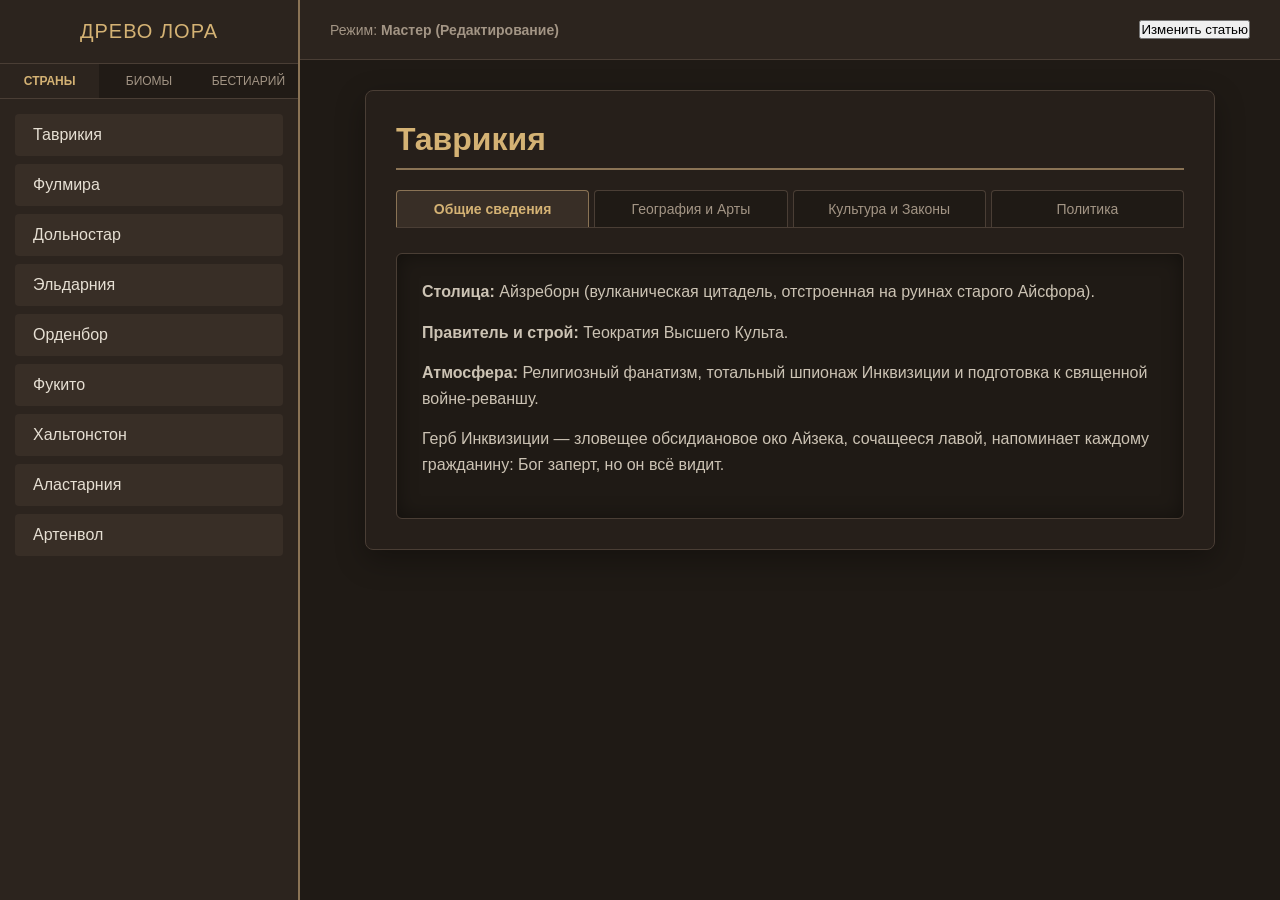
==== index.html @ f203cd4e "Add files via upload" ====
<!DOCTYPE html>
<html lang="ru">
<head>
    <meta charset="UTF-8">
    <meta name="viewport" content="width=device-width, initial-scale=1.0">
    <title>Древо лора</title>
    <link rel="stylesheet" href="style.css">
</head>
<body>

    <!-- БОКОВАЯ ПАНЕЛЬ -->
    <aside class="sidebar">
        <div class="studio-title">Древо лора</div>
        
        <div class="nav-tabs">
            <button class="tab-btn active">Страны</button>
            <button class="tab-btn">Биомы</button>
            <button class="tab-btn">Бестиарий</button>
        </div>

        <div class="list-container">
            <a href="index.html" class="list-item-link active">Таврикия</a>
            <a href="fulmira.html" class="list-item-link">Фулмира</a>
            <a href="dolnostar.html" class="list-item-link">Дольностар</a>
            <a href="eldarnia.html" class="list-item-link">Эльдарния</a>
            <a href="#" class="list-item-link">Орденбор</a>
            <a href="fukito.html" class="list-item-link">Фукито</a>
            <a href="#" class="list-item-link">Хальтонстон</a>
            <a href="#" class="list-item-link">Аластарния</a>
            <a href="#" class="list-item-link">Артенвол</a>
        </div>

    </aside>

    <!-- ГЛАВНАЯ РАБОЧАЯ ОБЛАСТЬ -->
    <main class="main-content">
        <div class="top-bar">
            <div class="mode-indicator">Режим: <strong>Мастер (Редактирование)</strong></div>
            <button class="btn-edit">Изменить статью</button>
        </div>

        <div class="content-body">
            
            <article class="article-view">
                <h1 class="article-title">Таврикия</h1>
                
                <!-- Внутренние вкладки статьи -->
                <div class="article-tabs">
                    <button class="inner-tab-btn active" onclick="openSubTab(event, 'general')">Общие сведения</button>
                    <button class="inner-tab-btn" onclick="openSubTab(event, 'geography')">География и Арты</button>
                    <button class="inner-tab-btn" onclick="openSubTab(event, 'culture')">Культура и Законы</button>
                    <button class="inner-tab-btn" onclick="openSubTab(event, 'politics')">Политика</button>
                </div>

                <!-- Содержимое вкладки: Общие сведения -->
                <div id="general" class="tab-content active">
                    <p><strong>Столица:</strong> Айзреборн (вулканическая цитадель, отстроенная на руинах старого Айсфора).</p>
                    <p><strong>Правитель и строй:</strong> Теократия Высшего Культа.</p>
                    <p><strong>Атмосфера:</strong> Религиозный фанатизм, тотальный шпионаж Инквизиции и подготовка к священной войне-реваншу.</p>
                    <p>Герб Инквизиции — зловещее обсидиановое око Айзека, сочащееся лавой, напоминает каждому гражданину: Бог заперт, но он всё видит.</p>
                    
                    <!-- Арт для первой вкладки (например, герб Таврикии или портрет Жреца) -->
                    <img src="https://i.pinimg.com/originals/1a/9c/4b/1a9c4b461cc2918c7bf0207e7b9f09a3.jpg" alt="Герб или Правитель Таврикии" class="tab-art-box" onerror="this.style.display='none';">
                </div>

                <!-- Содержимое вкладки: География -->
                <div id="geography" class="tab-content">
                    <p><strong>Ландшафт:</strong> Мертвые выжженные пустоши вокруг исполинского темного кратера, активные гейзеры, реки кипящей серы и базальтовые хребты.</p>
                    <p><strong>Главный ресурс:</strong> Обсидиановое стекло (используется для оружия и магических проводников) и рабский труд пленных.</p>
                    
                    <!-- Арт для второй вкладки (например, пейзаж пустошей или панорама Айзреборна) -->
                    <img src="https://i.pinimg.com/originals/1a/8b/06/1a8b06729f7116fedaf3bb84e19bf8c0.jpg" alt="Пейзаж Айзреборна" class="tab-art-box" onerror="this.style.display='none';">
                </div>

                <!-- Содержимое вкладки: Культура -->
                <div id="culture" class="tab-content">
                    <p><strong>Религия:</strong> Культ Возвращения Айзека. Для таврикийцев 5-метровый драконид — не монстр-разрушитель, а невинно замученный другими странами Бог-Спаситель.</p>
                    <p><strong>Магия:</strong> Боевая магия огня/крови и некромантия активно поощряются. Остальные школы находятся под строжайшим надзором Глаз Айзека.</p>
                    <p><strong>Строгое табу:</strong> Смертная казнь за неуважительное упоминание имени Спасителя. Иностранцы обязаны носить клеймо или особый знак «неверного».</p>
                    
                    <!-- Арт для третьей вкладки (например, сектанты, проводящие ритуал) -->
                    <img src="https://img1.reactor.cc/pics/post/full/красивые-картинки-art-Fantasy-Bryan-Marvin-P-Sola-4420559.jpeg" alt="Культура и Обряды" class="tab-art-box" onerror="this.style.display='none';">
                </div>

                <!-- Содержимое вкладки: Политика -->
                <div id="politics" class="tab-content">
                    <p><strong>Внешние связи:</strong> Находятся в состоянии тотальной холодной войны со всеми соседями. Открыто презирают Орденбор и осколки Фараксии (Эльдарнию).</p>
                    <p><strong>Тайные операции:</strong> Тайно спонсируют подпольные ячейки и повстанцев в Эльдарнии, чтобы развалить её стабильность изнутри.</p>
                    <p><strong>Внутренняя угроза:</strong> Подпольное движение еретиков, которые пытаются сорвать ритуалы пробуждения Айзека, понимая, что его приход сожжет весь мир.</p>
                    
                    <!-- Арт для четвертой вкладки (например, армия Таврикии или шпионы) -->
                    <img src="https://i.pinimg.com/originals/1e/44/42/1e4442166dd08d6522b2ab8b82ac5c7a.png?nii=t" alt="Армия и Шпионы" class="tab-art-box" onerror="this.style.display='none';">
                </div>

            </article>

        </div>
    </main>

        <!-- СКРИПТ ДЛЯ ПЕРЕКЛЮЧЕНИЯ ВКЛАДОК -->
    <script>
        function openSubTab(evt, tabId) {
            // 1. Скрываем все вкладки с текстом
            const tabContents = document.getElementsByClassName("tab-content");
            for (let i = 0; i < tabContents.length; i++) {
                tabContents[i].classList.remove("active");
            }

            // 2. Убираем подсветку со всех кнопок
            const tabButtons = document.getElementsByClassName("inner-tab-btn");
            for (let i = 0; i < tabButtons.length; i++) {
                tabButtons[i].classList.remove("active");
            }

            // 3. Показываем нужную вкладку и подсвечиваем кликнутую кнопку
            document.getElementById(tabId).classList.add("active");
            evt.currentTarget.classList.add("active");
        }
    </script>
---- style.css ----
/* ОБЩИЕ ФЭНТЕЗИ-СТИЛИ ДЛЯ ВСЕГО САЙТА */
* {
    box-sizing: border-box;
    margin: 0;
    padding: 0;
    font-family: 'Segoe UI', Roboto, Helvetica, Arial, sans-serif;
}

body {
    background-color: #1a1612;
    color: #e6dfd3;
    display: flex;
    height: 100vh;
    overflow: hidden;
}

/* БОКОВАЯ ПАНЕЛЬ НАВИГАЦИИ */
.sidebar {
    width: 300px;
    background-color: #2c241e;
    border-right: 2px solid #8a7355;
    display: flex;
    flex-direction: column;
    box-shadow: 4px 0 15px rgba(0,0,0,0.5);
}

.studio-title {
    padding: 20px;
    font-size: 20px;
    text-align: center;
    text-transform: uppercase;
    letter-spacing: 1px;
    color: #d4b274;
    border-bottom: 1px solid #4a3e35;
}

.nav-tabs {
    display: flex;
    background-color: #211b16;
    border-bottom: 1px solid #4a3e35;
}

.tab-btn {
    flex: 1;
    padding: 10px;
    background: none;
    border: none;
    color: #a39585;
    cursor: pointer;
    font-size: 12px;
    text-transform: uppercase;
}

.tab-btn.active {
    color: #d4b274;
    background-color: #2c241e;
    font-weight: bold;
}

.list-container {
    flex: 1;
    overflow-y: auto;
    padding: 15px;
}

/* Вертикальные кнопки бокового меню */
.list-item-link {
    display: block;
    text-decoration: none;
    color: #e6dfd3;
    padding: 12px 15px;
    background-color: #382e26;
    margin-bottom: 8px;
    border-radius: 4px;
    border-left: 3px solid transparent;
    transition: all 0.2s;
}

.list-item-link:hover {
    background-color: #473b31;
    border-left: 3px solid #d4b274;
    color: #d4b274;
}

/* РАБОЧАЯ ОБЛАСТЬ СТУДИИ */
.main-content {
    flex: 1;
    display: flex;
    flex-direction: column;
    background-color: #1f1a15;
    position: relative;
}

.top-bar {
    height: 60px;
    background-color: #2c241e;
    border-bottom: 1px solid #4a3e35;
    display: flex;
    align-items: center;
    justify-content: space-between;
    padding: 0 30px;
}

.mode-indicator {
    font-size: 14px;
    color: #a39585;
}

/* Контентная зона статьи — центрируем всё строго посередине экрана */
.content-body {
    flex: 1;
    padding: 30px;
    overflow-y: auto;
    display: flex;
    justify-content: center;
    align-items: flex-start; /* Не дает карточке растягиваться на бесконечную высоту */
    background-color: #1f1a15;
}

/* ВНЕШНЯЯ КАРТОЧКА СТАТЬИ — теперь она никогда не выйдет за рамки экрана */
.article-view {
    width: 100%;
    max-width: 850px; /* Идеальная контролируемая ширина для чтения */
    background-color: #261f1a;
    padding: 30px; /* Чуть уменьшили отступ, чтобы тексту было просторнее */
    border-radius: 8px;
    border: 1px solid #4a3e35;
    box-shadow: 0 10px 30px rgba(0,0,0,0.3);
    display: flex;
    flex-direction: column;
}
.article-title {
    color: #d4b274;
    font-size: 32px;
    margin-bottom: 20px;
    border-bottom: 2px solid #8a7355;
    padding-bottom: 10px;
}

/* ГОРИЗОНТАЛЬНЫЕ ВКЛАДКИ */
.article-tabs {
    display: flex;
    gap: 5px;
    margin-bottom: 25px;
    border-bottom: 1px solid #4a3e35;
    width: 100%;
}

/* КНОПКИ ВНУТРИ ВКЛАДОК */
.inner-tab-btn {
    background-color: #1f1a15;
    color: #a39585;
    border: 1px solid #4a3e35;
    border-bottom: none;
    padding: 10px 20px;
    cursor: pointer;
    border-radius: 4px 4px 0 0;
    font-size: 14px;
    flex: 1;
    text-align: center;
    transition: all 0.2s;
}

.inner-tab-btn:hover {
    background-color: #382e26;
    color: #e6dfd3;
}

.inner-tab-btn.active {
    background-color: #382e26;
    color: #d4b274;
    border-color: #8a7355;
    font-weight: bold;
}

/* ИДЕАЛЬНАЯ РАМКА ТАВРИКИИ (Плотно облегает контент) */
.tab-content {
    display: none;
    background-color: #1f1a15;
    border: 1px solid #4a3e35;
    border-radius: 6px;
    padding: 25px;
    line-height: 1.6;
    color: #ccc3b4;
    box-shadow: inset 0 0 20px rgba(0,0,0,0.4);
    width: 100%;
    height: auto; 
}

.tab-content.active {
    display: block;
}

.tab-content p {
    margin-bottom: 15px;
}

/* УМНЫЙ АДАПТИВНЫЙ АРТ */
.tab-art-box {
    max-width: 100%;
    max-height: 550px;
    height: auto;
    object-fit: contain;
    display: block;
    margin: 25px auto 0 auto;
    border-radius: 4px;
    border: 1px solid #382e26; 
    box-shadow: 0 4px 10px rgba(0,0,0,0.5);
}
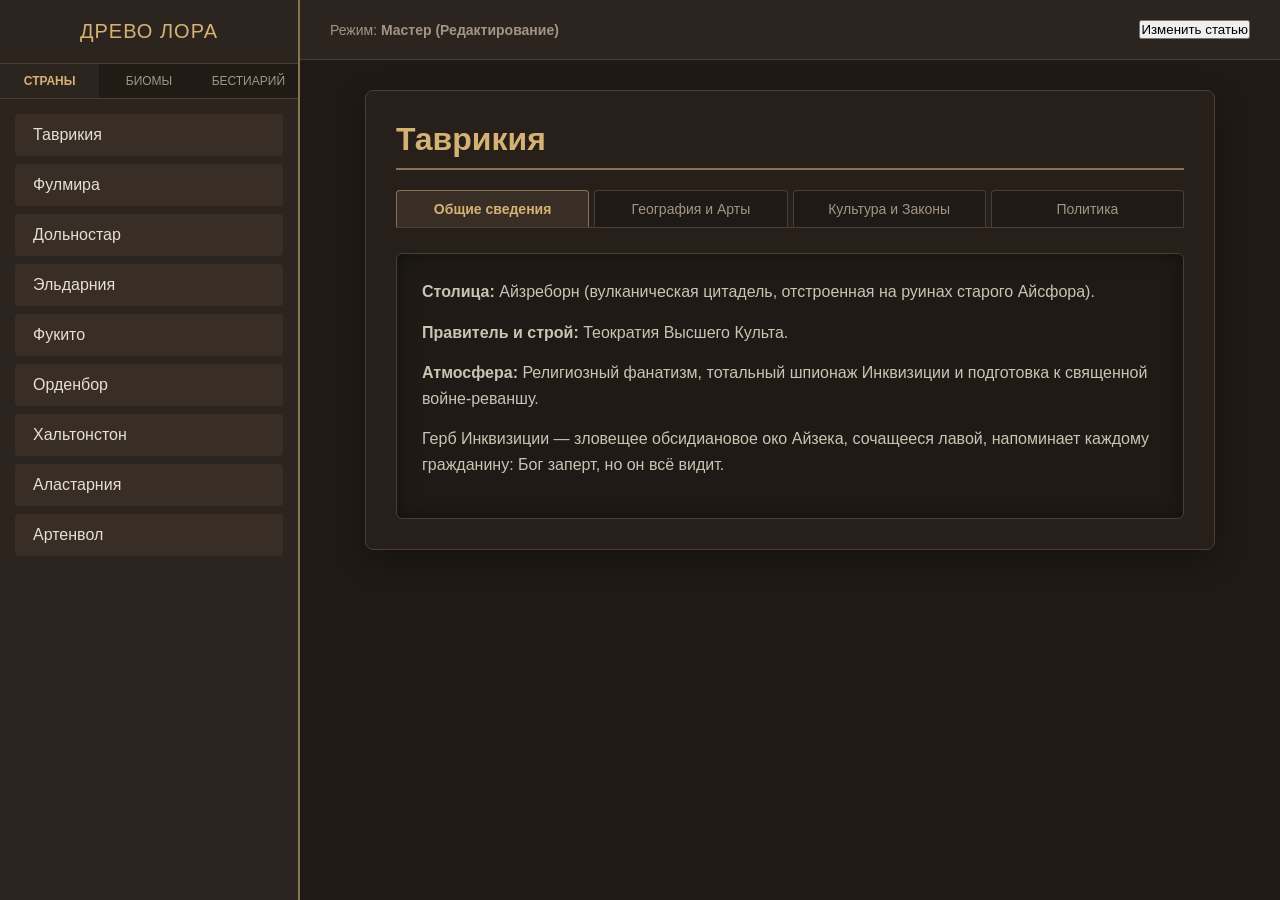
==== commit eca3c2ad: "Add files via upload" ====
--- a/index.html
+++ b/index.html
@@ -19,14 +19,14 @@
         </div>
 
         <div class="list-container">
-            <a href="index.html" class="list-item-link active">Таврикия</a>
+            <a href="index.html" class="list-item-link">Таврикия</a>
             <a href="fulmira.html" class="list-item-link">Фулмира</a>
-            <a href="dolnostar.html" class="list-item-link">Дольностар</a>
+            <a href="dolnostar.html" class="list-item-link active">Дольностар</a>
             <a href="eldarnia.html" class="list-item-link">Эльдарния</a>
-            <a href="#" class="list-item-link">Орденбор</a>
             <a href="fukito.html" class="list-item-link">Фукито</a>
-            <a href="#" class="list-item-link">Хальтонстон</a>
-            <a href="#" class="list-item-link">Аластарния</a>
+            <a href="ordenbor.html" class="list-item-link">Орденбор</a>
+            <a href="haltonston.html" class="list-item-link">Хальтонстон</a>
+            <a href="alastarnia.html" class="list-item-link active">Аластарния</a>
             <a href="#" class="list-item-link">Артенвол</a>
         </div>
 
